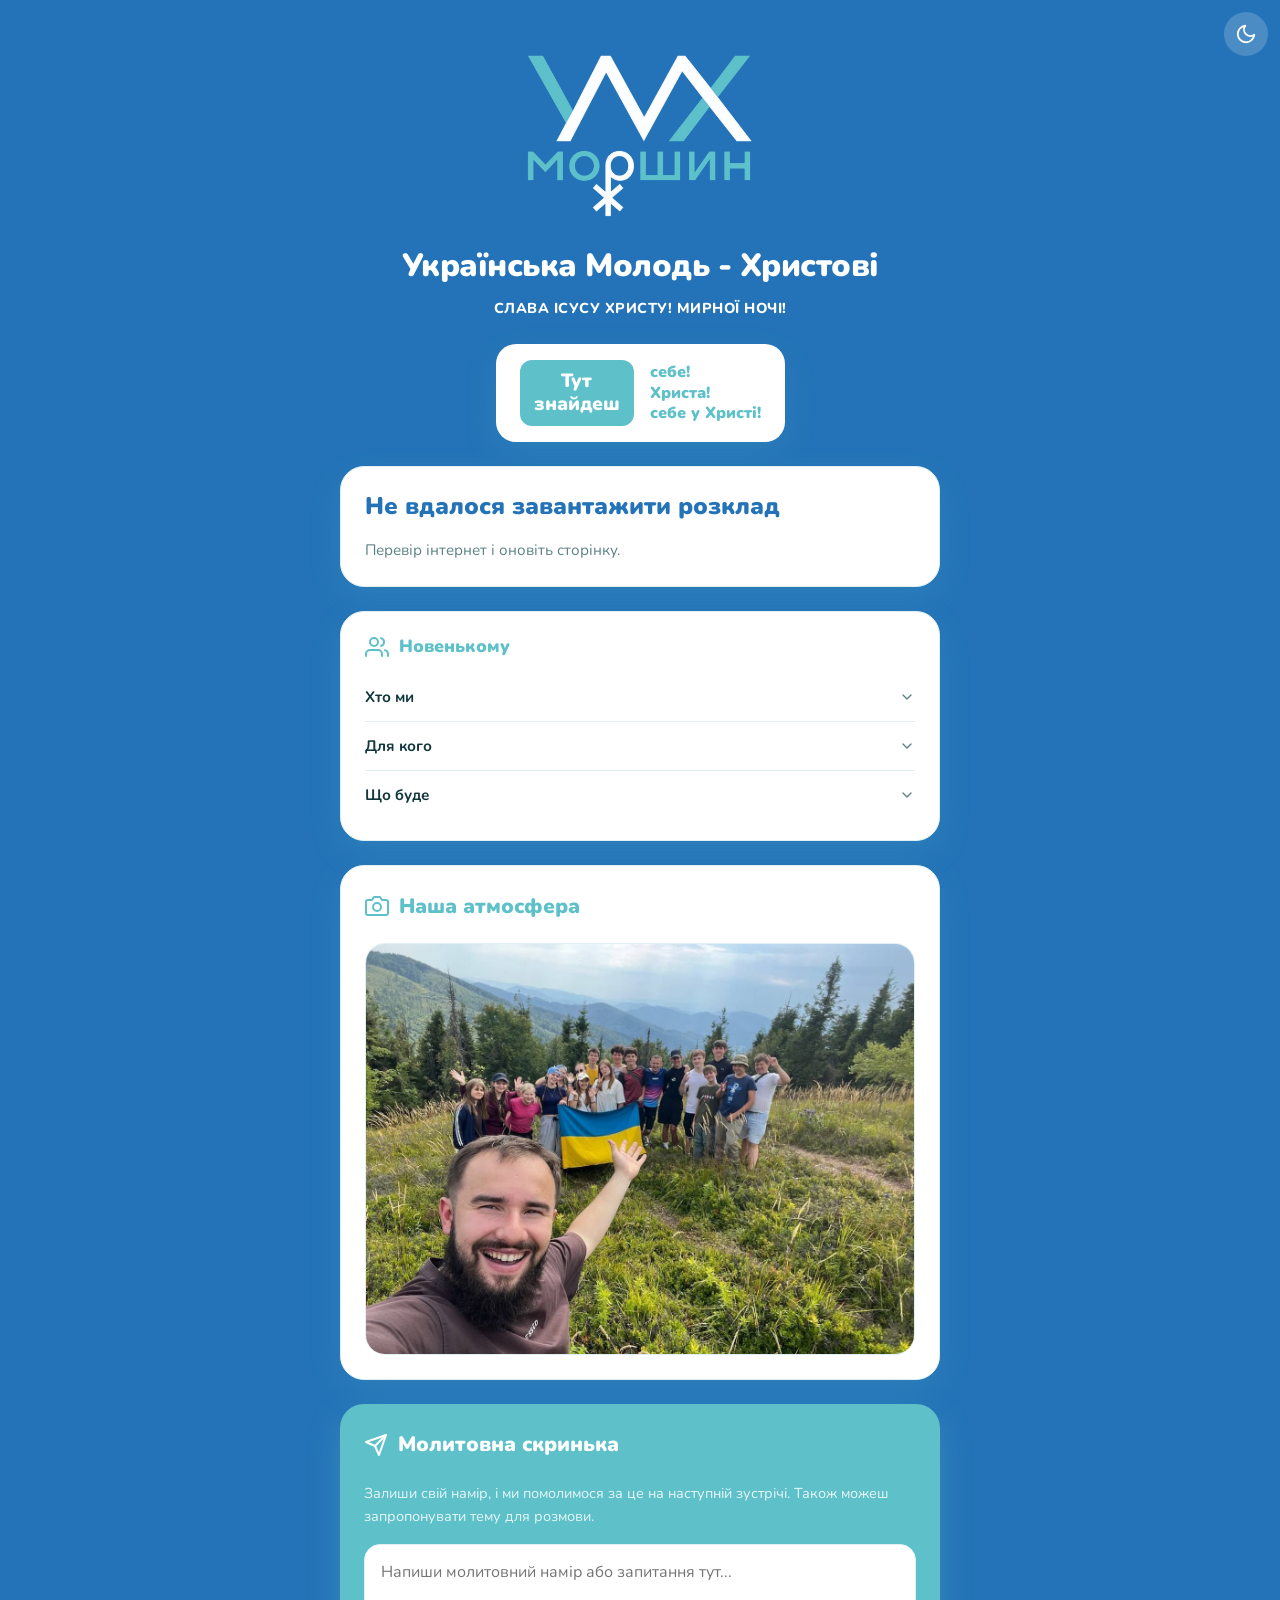
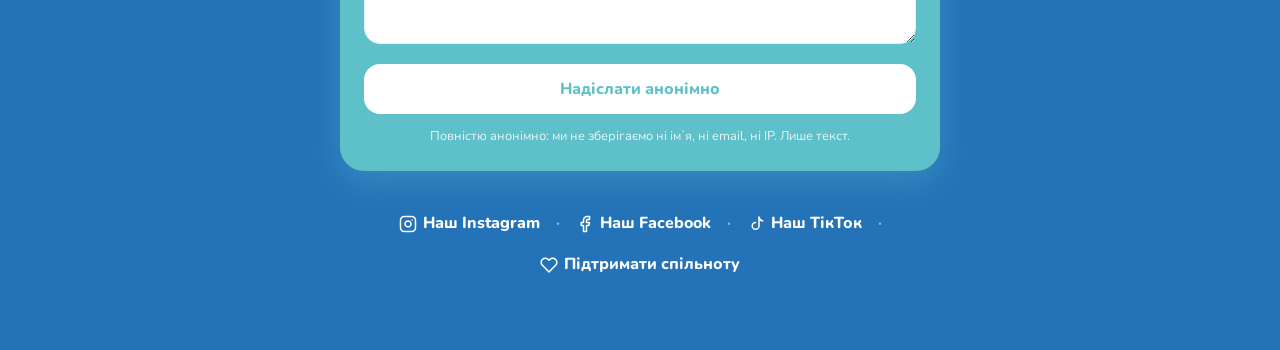
==== index.html @ 8e9531dd "change1" ====
<!DOCTYPE html>
<html lang="uk">
<head>
  <meta charset="UTF-8">
  <meta name="viewport" content="width=device-width, initial-scale=1.0">
  <title>Українська Молодь - Христові | місто Моршин</title>
  <meta name="description" content="Молодіжна спільнота міста Моршин. Тут знайдеш себе, Христа, себе у Христі. Розклад зустрічей і молитовна скринька.">
  <meta name="theme-color" content="#2473B8">
  <meta property="og:type" content="website">
  <meta property="og:locale" content="uk_UA">
  <meta property="og:site_name" content="Українська Молодь - Христові">
  <meta property="og:title" content="Українська Молодь - Христові | Моршин">
  <meta property="og:description" content="Тут знайдеш себе! Христа! Себе у Христі! Розклад зустрічей молоді в Моршині.">
  <meta property="og:image" content="https://YOUR_DOMAIN/images/og-image.jpg">
  <meta property="og:image:width" content="1200">
  <meta property="og:image:height" content="630">
  <meta name="twitter:card" content="summary_large_image">
  <link rel="icon" href="favicon.svg" type="image/svg+xml">
  <link rel="apple-touch-icon" href="images/apple-touch-icon.png">
  <link rel="manifest" href="manifest.webmanifest">
  <meta name="apple-mobile-web-app-title" content="УМХ Моршин">
  <noscript><style>#focus-skeleton{display:none}</style></noscript>
  <link rel="preconnect" href="https://fonts.googleapis.com">
  <link rel="preconnect" href="https://fonts.gstatic.com" crossorigin>
  <link href="https://fonts.googleapis.com/css2?family=Nunito:wght@500;600;700;800;900&display=swap&subset=cyrillic" rel="stylesheet">
  <script>try{var t=localStorage.getItem("umh-theme");if(!t&&matchMedia("(prefers-color-scheme: dark)").matches)t="dark";if(t)document.documentElement.dataset.theme=t;}catch(e){}</script>
  <link rel="stylesheet" href="style.css">
</head>
<body>
  <svg width="0" height="0" style="position:absolute" aria-hidden="true" focusable="false">
    <symbol id="i-calendar" viewBox="0 0 24 24"><rect x="3" y="4" width="18" height="18" rx="2"/><line x1="16" y1="2" x2="16" y2="6"/><line x1="8" y1="2" x2="8" y2="6"/><line x1="3" y1="10" x2="21" y2="10"/></symbol>
    <symbol id="i-clock" viewBox="0 0 24 24"><circle cx="12" cy="12" r="10"/><polyline points="12 6 12 12 16 14"/></symbol>
    <symbol id="i-pin" viewBox="0 0 24 24"><path d="M21 10c0 7-9 13-9 13s-9-6-9-13a9 9 0 0 1 18 0z"/><circle cx="12" cy="10" r="3"/></symbol>
    <symbol id="i-info" viewBox="0 0 24 24"><circle cx="12" cy="12" r="10"/><line x1="12" y1="16" x2="12" y2="12"/><line x1="12" y1="8" x2="12.01" y2="8"/></symbol>
    <symbol id="i-users" viewBox="0 0 24 24"><path d="M17 21v-2a4 4 0 0 0-4-4H5a4 4 0 0 0-4 4v2"/><circle cx="9" cy="7" r="4"/><path d="M23 21v-2a4 4 0 0 0-3-3.87"/><path d="M16 3.13a4 4 0 0 1 0 7.75"/></symbol>
    <symbol id="i-camera" viewBox="0 0 24 24"><path d="M23 19a2 2 0 0 1-2 2H3a2 2 0 0 1-2-2V8a2 2 0 0 1 2-2h4l2-3h6l2 3h4a2 2 0 0 1 2 2z"/><circle cx="12" cy="13" r="4"/></symbol>
    <symbol id="i-send" viewBox="0 0 24 24"><line x1="22" y1="2" x2="11" y2="13"/><polygon points="22 2 15 22 11 13 2 9 22 2"/></symbol>
    <symbol id="i-instagram" viewBox="0 0 24 24"><rect x="2" y="2" width="20" height="20" rx="5" ry="5"/><path d="M16 11.37A4 4 0 1 1 12.63 8 4 4 0 0 1 16 11.37z"/><line x1="17.5" y1="6.5" x2="17.51" y2="6.5"/></symbol>
    <symbol id="i-facebook" viewBox="0 0 24 24"><path d="M18 2h-3a5 5 0 0 0-5 5v3H7v4h3v8h4v-8h3l1-4h-4V7a1 1 0 0 1 1-1h3z"/></symbol>
    <symbol id="i-heart" viewBox="0 0 24 24"><path d="M20.84 4.61a5.5 5.5 0 0 0-7.78 0L12 5.67l-1.06-1.06a5.5 5.5 0 0 0-7.78 7.78l1.06 1.06L12 21.23l7.78-7.78 1.06-1.06a5.5 5.5 0 0 0 0-7.78z"/></symbol>
    <symbol id="i-moon" viewBox="0 0 24 24"><path d="M21 12.79A9 9 0 1 1 11.21 3 7 7 0 0 0 21 12.79z"/></symbol>
    <symbol id="i-sun" viewBox="0 0 24 24"><circle cx="12" cy="12" r="5"/><line x1="12" y1="1" x2="12" y2="3"/><line x1="12" y1="21" x2="12" y2="23"/><line x1="4.22" y1="4.22" x2="5.64" y2="5.64"/><line x1="18.36" y1="18.36" x2="19.78" y2="19.78"/><line x1="1" y1="12" x2="3" y2="12"/><line x1="21" y1="12" x2="23" y2="12"/><line x1="4.22" y1="19.78" x2="5.64" y2="18.36"/><line x1="18.36" y1="5.64" x2="19.78" y2="4.22"/></symbol>
    <symbol id="i-tiktok" viewBox="0 0 24 24"><path d="M16 3v11.5a4.5 4.5 0 1 1-4.5-4.5"/><path d="M16 3c.5 2.8 2.4 4.6 5 5"/></symbol>
    <symbol id="i-chevron" viewBox="0 0 24 24"><polyline points="6 9 12 15 18 9"/></symbol>
  </svg>

  <button type="button" id="theme-toggle" class="theme-toggle" aria-label="Увімкнути темну тему">
    <svg class="icon moon-icon" aria-hidden="true"><use href="#i-moon"/></svg>
    <svg class="icon sun-icon" aria-hidden="true"><use href="#i-sun"/></svg>
  </button>

  <main class="container">
    <header class="header">
      <div class="logo-wrap">
        <img src="images/logo.png" width="455" height="333" alt="Українська Молодь - Христові | місто Моршин" class="logo" onerror="this.style.display='none'">
      </div>
      <h1 class="brand-title">Українська Молодь - Христові</h1>
      <p class="greeting" id="greeting-text"></p>
      <div class="card slogan-card">
        <span class="slogan-badge">Тут<br>знайдеш</span>
        <div class="slogan-lines">
          <span class="slogan-accent">себе!</span>
          <span class="slogan-accent">Христа!</span>
          <span class="slogan-accent">себе у Христі!</span>
        </div>
      </div>
    </header>

    <section id="project-card" class="card project-card" hidden>
      <span id="project-badge" class="badge">Проєкт</span>
      <h2 id="project-title" class="project-title"></h2>
      <p id="project-desc" class="project-desc"></p>
      <a id="project-btn" href="#" target="_blank" rel="noopener" class="btn btn-project">Дізнатися більше</a>
    </section>

    <section class="card focus-card" id="focus-card">
      <div id="focus-skeleton" class="skeleton-wrapper" aria-hidden="true">
        <div class="skeleton skeleton-title"></div>
        <div class="skeleton skeleton-text"></div>
        <div class="skeleton skeleton-text short"></div>
      </div>

      <noscript>
        <h2 class="main-event-title">Розклад дивись в Instagram</h2>
        <p class="muted-text">Посилання знизу сторінки. Щоб розклад показувався тут, увімкни JavaScript.</p>
      </noscript>

      <div id="focus-content" hidden>
        <span id="today-badge" class="badge" hidden>Сьогодні!</span>
        <h2 id="next-title" class="main-event-title"></h2>
        <div id="event-details" class="event-details">
          <div class="meta-item">
            <svg class="icon meta-icon" aria-hidden="true"><use href="#i-clock"/></svg>
            <span id="next-timer" class="timer-text">Обчислюємо...</span>
          </div>
          <div class="meta-item">
            <svg class="icon meta-icon meta-icon-muted" aria-hidden="true"><use href="#i-pin"/></svg>
            <span id="next-loc" class="loc-text"></span>
          </div>
        </div>
        <div id="next-note-box" class="note-box" hidden>
          <svg class="icon note-icon" aria-hidden="true"><use href="#i-info"/></svg>
          <span id="next-note"></span>
        </div>
        <p id="next-empty" class="muted-text" hidden>Слідкуй за анонсами в <a id="empty-instagram" href="#" target="_blank" rel="noopener" class="inline-link">Instagram</a></p>
        <p id="next-error" class="muted-text" hidden>Перевір інтернет і оновіть сторінку.</p>
      </div>
    </section>

    <section class="card about-card" aria-labelledby="about-title">
      <h3 class="section-title" id="about-title">
        <svg class="icon title-icon" aria-hidden="true"><use href="#i-users"/></svg>
        Новенькому
      </h3>
      <div class="about-list">
        <details name="about">
          <summary>Хто ми<svg class="icon chevron" aria-hidden="true"><use href="#i-chevron"/></svg></summary>
          <p>Молодь Моршина, яка разом шукає Христа.</p>
        </details>
        <details name="about">
          <summary>Для кого<svg class="icon chevron" aria-hidden="true"><use href="#i-chevron"/></svg></summary>
          <p>Для молоді 14–30 років. Приходь як є.</p>
        </details>
        <details name="about">
          <summary>Що буде<svg class="icon chevron" aria-hidden="true"><use href="#i-chevron"/></svg></summary>
          <p>Молитва, розмова й спілкування. Триває близько години, приносити нічого не треба.</p>
        </details>
      </div>
    </section>

    <section id="upcoming-card" class="card" hidden>
      <h3 class="section-title">
        <svg class="icon title-icon" aria-hidden="true"><use href="#i-calendar"/></svg>
        Заплановані події
      </h3>
      <button id="toggle-schedule-btn" class="btn btn-project toggle-btn" aria-expanded="false" aria-controls="schedule-wrap">Показати наступні зустрічі</button>
      <div id="schedule-wrap" class="schedule-wrap" inert>
        <div id="schedule-list" class="schedule-list"></div>
      </div>
    </section>

    <section class="card">
      <h3 class="section-title">
        <svg class="icon title-icon" aria-hidden="true"><use href="#i-camera"/></svg>
        Наша атмосфера
      </h3>
      <div class="photo-grid">
        <img src="images/photo1.jpg" width="1200" height="900" loading="lazy" alt="Зустріч молоді УМХ у Моршині" onerror="this.onerror=null;this.src='https://placehold.co/1200x900/E0F0F2/5EC1CA?text=УМХ+Моршин'">
      </div>
    </section>

    <section class="card ask-card">
      <h3 class="section-title text-white">
        <svg class="icon title-icon" aria-hidden="true"><use href="#i-send"/></svg>
        Молитовна скринька
      </h3>
      <p class="ask-desc">
        Залиши свій намір, і ми помолимося за це на наступній зустрічі. Також можеш запропонувати тему для розмови.
      </p>
      <form id="ask-form">
        <textarea id="ask-input" rows="3" maxlength="500" aria-label="Молитовний намір або запитання" placeholder="Напиши молитовний намір або запитання тут..." required></textarea>
        <div class="hp" aria-hidden="true"><label>Не заповнюй це поле <input type="text" id="ask-website" name="website" tabindex="-1" autocomplete="off"></label></div>
        <button type="submit" id="ask-btn" class="btn btn-ask">Надіслати анонімно</button>
      </form>
      <p class="ask-note">Повністю анонімно: ми не зберігаємо ні імʼя, ні email, ні IP. Лише текст.</p>
      <div id="ask-status" class="form-status" aria-live="polite"></div>
    </section>

    <footer class="footer">
      <div class="footer-links">
        <a href="https://instagram.com/your_instagram" id="instagram-link" target="_blank" rel="noopener" class="footer-link">
          <svg class="icon link-icon" aria-hidden="true"><use href="#i-instagram"/></svg>Наш Instagram
        </a>
        <span class="divider" aria-hidden="true">·</span>
        <a href="https://facebook.com/your_facebook" target="_blank" rel="noopener" class="footer-link">
          <svg class="icon link-icon" aria-hidden="true"><use href="#i-facebook"/></svg>Наш Facebook
        </a>
        <span class="divider" aria-hidden="true">·</span>
        <a href="https://www.tiktok.com/@your_tiktok" target="_blank" rel="noopener" class="footer-link">
          <svg class="icon link-icon" aria-hidden="true"><use href="#i-tiktok"/></svg>Наш ТікТок
        </a>
        <span class="divider" aria-hidden="true">·</span>
        <a href="https://send.monobank.ua/YOUR_LINK" target="_blank" rel="noopener" class="footer-link">
          <svg class="icon link-icon" aria-hidden="true"><use href="#i-heart"/></svg>Підтримати спільноту
        </a>
      </div>
    </footer>
  </main>
  <dialog id="secret-dialog" class="secret-dialog" aria-labelledby="secret-title">
    <h3 id="secret-title" class="secret-title">Код для своїх</h3>
    <form id="secret-form">
      <input type="text" id="secret-input" class="secret-input" maxlength="40" autocomplete="off" autocapitalize="characters" spellcheck="false" aria-label="Код учасника" placeholder="Введи код" required>
      <button type="submit" id="secret-btn" class="btn btn-project">Перевірити</button>
    </form>
    <p id="secret-result" class="secret-result" aria-live="polite"></p>
    <button type="button" id="secret-close" class="btn btn-close">Закрити</button>
  </dialog>
  <script src="script.js"></script>
</body>
</html>
---- style.css ----
:root {
  --umh-cyan:   #5EC1CA;
  --umh-blue:   #2473B8;
  --bg-page:    var(--umh-blue);
  --card-bg:    #FFFFFF;
  --border-color: #E0F0F2;
  --text-main:  #11363C;
  --text-muted: #5C8187;
  --font-family: 'Nunito', -apple-system, BlinkMacSystemFont, "Segoe UI", Roboto, sans-serif;
  color-scheme: light;
  --surface-soft: #F6FBFB;
  --input-bg: #FFFFFF;
  --skeleton-a: #E6F5F6;
  --skeleton-b: #CDECEF;
  --ask-bg: var(--umh-cyan);
  --card-shadow: 0 12px 32px rgba(94, 193, 202, 0.15);
  --ask-shadow: 0 12px 32px rgba(94, 193, 202, 0.3);
}
:root[data-theme="dark"] {
  color-scheme: dark;
  --umh-blue: #6FB1F0;
  --bg-page: #0F2236;
  --card-bg: #172B40;
  --border-color: #264059;
  --text-main: #E6F1F3;
  --text-muted: #93B4BA;
  --surface-soft: #1D3650;
  --input-bg: #0F2236;
  --skeleton-a: #213B55;
  --skeleton-b: #2C4C6B;
  --ask-bg: #1D7A86;
  --card-shadow: 0 12px 32px rgba(0, 0, 0, 0.35);
  --ask-shadow: 0 12px 32px rgba(0, 0, 0, 0.35);
}
[hidden] { display: none !important; }
* { box-sizing: border-box; margin: 0; padding: 0; }
body {
  background-color: var(--bg-page);
  color: var(--text-main);
  font-family: var(--font-family);
  line-height: 1.6;
  padding: 32px 16px;
  display: flex;
  justify-content: center;
}
:focus-visible { outline: 3px solid var(--umh-blue); outline-offset: 3px; }
.ask-card :focus-visible, .footer :focus-visible { outline-color: #FFFFFF; }
.container { max-width: 600px; width: 100%; display: flex; flex-direction: column; gap: 24px; }
.card {
  background: var(--card-bg);
  border-radius: 24px;
  padding: 24px;
  border: 1px solid var(--border-color);
  box-shadow: var(--card-shadow);
}
.section-title { display: flex; align-items: center; gap: 10px; font-size: 1.3rem; font-weight: 900; color: var(--umh-cyan); margin-bottom: 20px; }
.icon { display: inline-block; fill: none; stroke: currentColor; stroke-width: 2; stroke-linecap: round; stroke-linejoin: round; flex-shrink: 0; }
.title-icon { width: 24px; height: 24px; }
.link-icon { width: 18px; height: 18px; margin-right: 6px; }
.list-icon { width: 14px; height: 14px; margin-right: 6px; }
.meta-icon { width: 22px; height: 22px; color: var(--umh-cyan); }
.note-icon { width: 18px; height: 18px; color: var(--text-muted); }
.meta-icon-muted { color: var(--text-muted); }
.muted-text { color: var(--text-muted); font-size: 0.95rem; }
.inline-link { color: var(--umh-blue); font-weight: 800; }
.text-white { color: #FFFFFF !important; }
.header { text-align: center; padding: 16px 0 0; }
.logo-wrap { touch-action: manipulation; width: 240px; max-width: 80%; min-height: 60px; margin: 0 auto 16px; }
.logo { display: block; width: 100%; height: auto; }
.brand-title { font-size: 2rem; font-weight: 900; color: #FFFFFF; letter-spacing: -0.5px; }
.greeting { font-size: 0.9rem; font-weight: 800; color: #FFFFFF; text-transform: uppercase; letter-spacing: 0.5px; margin-top: 6px; }
.slogan-card {
  display: inline-flex; flex-direction: row; align-items: center; justify-content: center; gap: 16px;
  padding: 16px 24px; border-radius: 20px; margin: 24px auto 0; max-width: 420px; border: none;
}
.slogan-badge { background: var(--umh-cyan); color: #FFFFFF; font-weight: 900; font-size: 1.2rem; padding: 10px 14px; border-radius: 12px; line-height: 1.2; text-align: center; }
.slogan-lines { display: flex; flex-direction: column; text-align: left; font-size: 1rem; font-weight: 900; color: var(--text-main); line-height: 1.3; }
.slogan-accent { color: var(--umh-cyan); }
.main-event-title { font-size: 1.5rem; font-weight: 900; color: var(--umh-blue); margin-bottom: 16px; line-height: 1.3; }
.event-details { display: flex; flex-direction: column; gap: 12px; font-size: 1rem; }
.meta-item { display: flex; align-items: center; gap: 12px; }
.loc-text { font-weight: 800; color: var(--text-muted); }
.timer-text { font-weight: 800; color: var(--umh-cyan); }
.note-box {
  display: flex; align-items: center; gap: 12px; background: var(--surface-soft); padding: 12px 16px; border-radius: 12px;
  border: 1px solid var(--border-color); font-size: 0.9rem; margin-top: 16px; color: var(--text-muted); font-weight: 600;
}
.about-card { padding: 20px 24px; }
.about-card .section-title { font-size: 1.1rem; margin-bottom: 12px; }
.about-list { display: flex; flex-direction: column; }
.about-list details { border-top: 1px solid var(--border-color); }
.about-list details:first-child { border-top: none; }
.about-list summary { display: flex; align-items: center; justify-content: space-between; gap: 12px; padding: 12px 0; cursor: pointer; list-style: none; font-size: 0.95rem; font-weight: 700; color: var(--text-main); }
.about-list summary::-webkit-details-marker { display: none; }
.chevron { width: 16px; height: 16px; color: var(--text-muted); transition: transform 0.2s ease; }
.about-list details[open] .chevron { transform: rotate(180deg); }
.about-list p { padding: 0 0 12px; font-size: 0.9rem; color: var(--text-muted); }
.badge { display: inline-block; padding: 6px 12px; background: var(--umh-cyan); color: #FFFFFF; font-size: 0.75rem; font-weight: 800; border-radius: 12px; text-transform: uppercase; margin-bottom: 12px; }
.toggle-btn { margin-bottom: 16px; }
.schedule-wrap { max-height: 0; overflow: hidden; transition: max-height 0.4s ease; }
.schedule-wrap.open { max-height: 600px; }
.schedule-list { display: flex; flex-direction: column; }
.schedule-item { padding: 16px 0; border-bottom: 1px solid var(--border-color); }
.schedule-item:last-child { border-bottom: none; padding-bottom: 0; }
.item-when { font-size: 0.85rem; color: var(--umh-cyan); font-weight: 800; display: flex; align-items: center; }
.item-title { font-weight: 800; font-size: 1.05rem; margin: 6px 0; color: var(--umh-blue); }
.item-loc { font-size: 0.9rem; color: var(--text-muted); display: flex; align-items: center; }
.photo-grid { display: grid; grid-auto-flow: column; grid-auto-columns: 1fr; gap: 16px; }
.photo-grid img { width: 100%; height: auto; aspect-ratio: 3 / 4; object-fit: cover; border-radius: 20px; border: 1px solid var(--border-color); }
.photo-grid img:only-child { aspect-ratio: 4 / 3; }
.skeleton-wrapper { display: flex; flex-direction: column; gap: 12px; width: 100%; }
.skeleton { background: var(--skeleton-a); border-radius: 8px; animation: pulse 1.5s infinite ease-in-out; }
.skeleton-title { height: 28px; width: 80%; }
.skeleton-text { height: 16px; width: 100%; }
.skeleton.short { width: 50%; }
@keyframes pulse {
  0% { background-color: var(--skeleton-a); }
  50% { background-color: var(--skeleton-b); }
  100% { background-color: var(--skeleton-a); }
}
.ask-card { background: var(--ask-bg); border: none; box-shadow: var(--ask-shadow); }
.ask-desc { color: rgba(255,255,255,0.85); font-size: 0.9rem; margin-bottom: 16px; }
.ask-note { color: rgba(255,255,255,0.85); font-size: 0.8rem; margin-top: 12px; text-align: center; }
textarea { width: 100%; padding: 16px; border: 1px solid var(--border-color); background: var(--input-bg); color: var(--text-main); border-radius: 16px; resize: vertical; font-family: var(--font-family); font-size: 1rem; }
textarea:focus { border-color: var(--umh-cyan); }
.hp { position: absolute; left: -9999px; width: 1px; height: 1px; overflow: hidden; }
.form-status { font-size: 0.95rem; text-align: center; font-weight: 700; color: #FFFFFF; }
.form-status:not(:empty) { margin-top: 12px; }
.btn { display: inline-block; width: 100%; text-align: center; padding: 14px 20px; border-radius: 16px; font-weight: 800; font-size: 1rem; text-decoration: none; cursor: pointer; border: none; font-family: var(--font-family); transition: transform 0.2s ease, opacity 0.2s ease; }
.btn:disabled { opacity: 0.7; cursor: default; }
.btn:active { transform: scale(0.98); }
@media (hover: hover) {
  .btn:not(:disabled):hover { transform: translateY(-2px); }
}
.btn-ask { background: #FFFFFF; color: var(--umh-cyan); margin-top: 12px; }
.btn-project { background: var(--umh-cyan); color: #FFFFFF; }
.project-title { font-size: 1.3rem; font-weight: 800; color: var(--umh-blue); margin-bottom: 8px; }
.project-desc { color: var(--text-muted); font-size: 0.95rem; margin-bottom: 16px; }
.footer { text-align: center; padding: 16px 0 40px; }
.footer-links { display: flex; justify-content: center; align-items: center; gap: 16px; flex-wrap: wrap; }
.footer-link { display: flex; align-items: center; color: #FFFFFF; text-decoration: none; font-size: 1rem; font-weight: 800; }
.footer-link:hover { text-decoration: underline; }
.divider { color: #FFFFFF; font-weight: 700; opacity: 0.5; }
.secret-dialog { margin: auto; width: min(90vw, 380px); border: none; border-radius: 24px; padding: 24px; background: var(--card-bg); color: var(--text-main); font-family: var(--font-family); }
.secret-dialog::backdrop { background: rgba(17, 54, 60, 0.6); }
.secret-title { font-size: 1.2rem; font-weight: 900; color: var(--umh-blue); margin-bottom: 16px; }
.secret-input { background: var(--input-bg); width: 100%; padding: 14px 16px; border: 1px solid var(--border-color); border-radius: 16px; font-family: var(--font-family); font-size: 1rem; text-transform: uppercase; margin-bottom: 12px; color: var(--text-main); }
.secret-input:focus { border-color: var(--umh-cyan); }
.secret-result { font-size: 0.95rem; font-weight: 700; color: var(--umh-blue); margin: 12px 0; white-space: pre-line; }
.secret-result:empty { display: none; }
.btn-close { background: none; color: var(--text-muted); margin-top: 4px; }
.focus-card.is-today { border-color: var(--umh-cyan); box-shadow: 0 0 0 2px var(--umh-cyan), var(--card-shadow); }
.theme-toggle { position: fixed; top: calc(12px + env(safe-area-inset-top, 0px)); right: 12px; z-index: 10; width: 44px; height: 44px; display: flex; align-items: center; justify-content: center; border: none; border-radius: 50%; background: rgba(255, 255, 255, 0.18); color: #FFFFFF; cursor: pointer; }
.theme-toggle .icon { width: 22px; height: 22px; }
.theme-toggle .sun-icon { display: none; }
:root[data-theme="dark"] .theme-toggle .moon-icon { display: none; }
:root[data-theme="dark"] .theme-toggle .sun-icon { display: inline-block; }
@media (hover: hover) {
  .theme-toggle:hover { background: rgba(255, 255, 255, 0.3); }
}
@media (prefers-reduced-motion: reduce) {
  *, *::before, *::after { animation: none !important; transition: none !important; scroll-behavior: auto !important; }
}
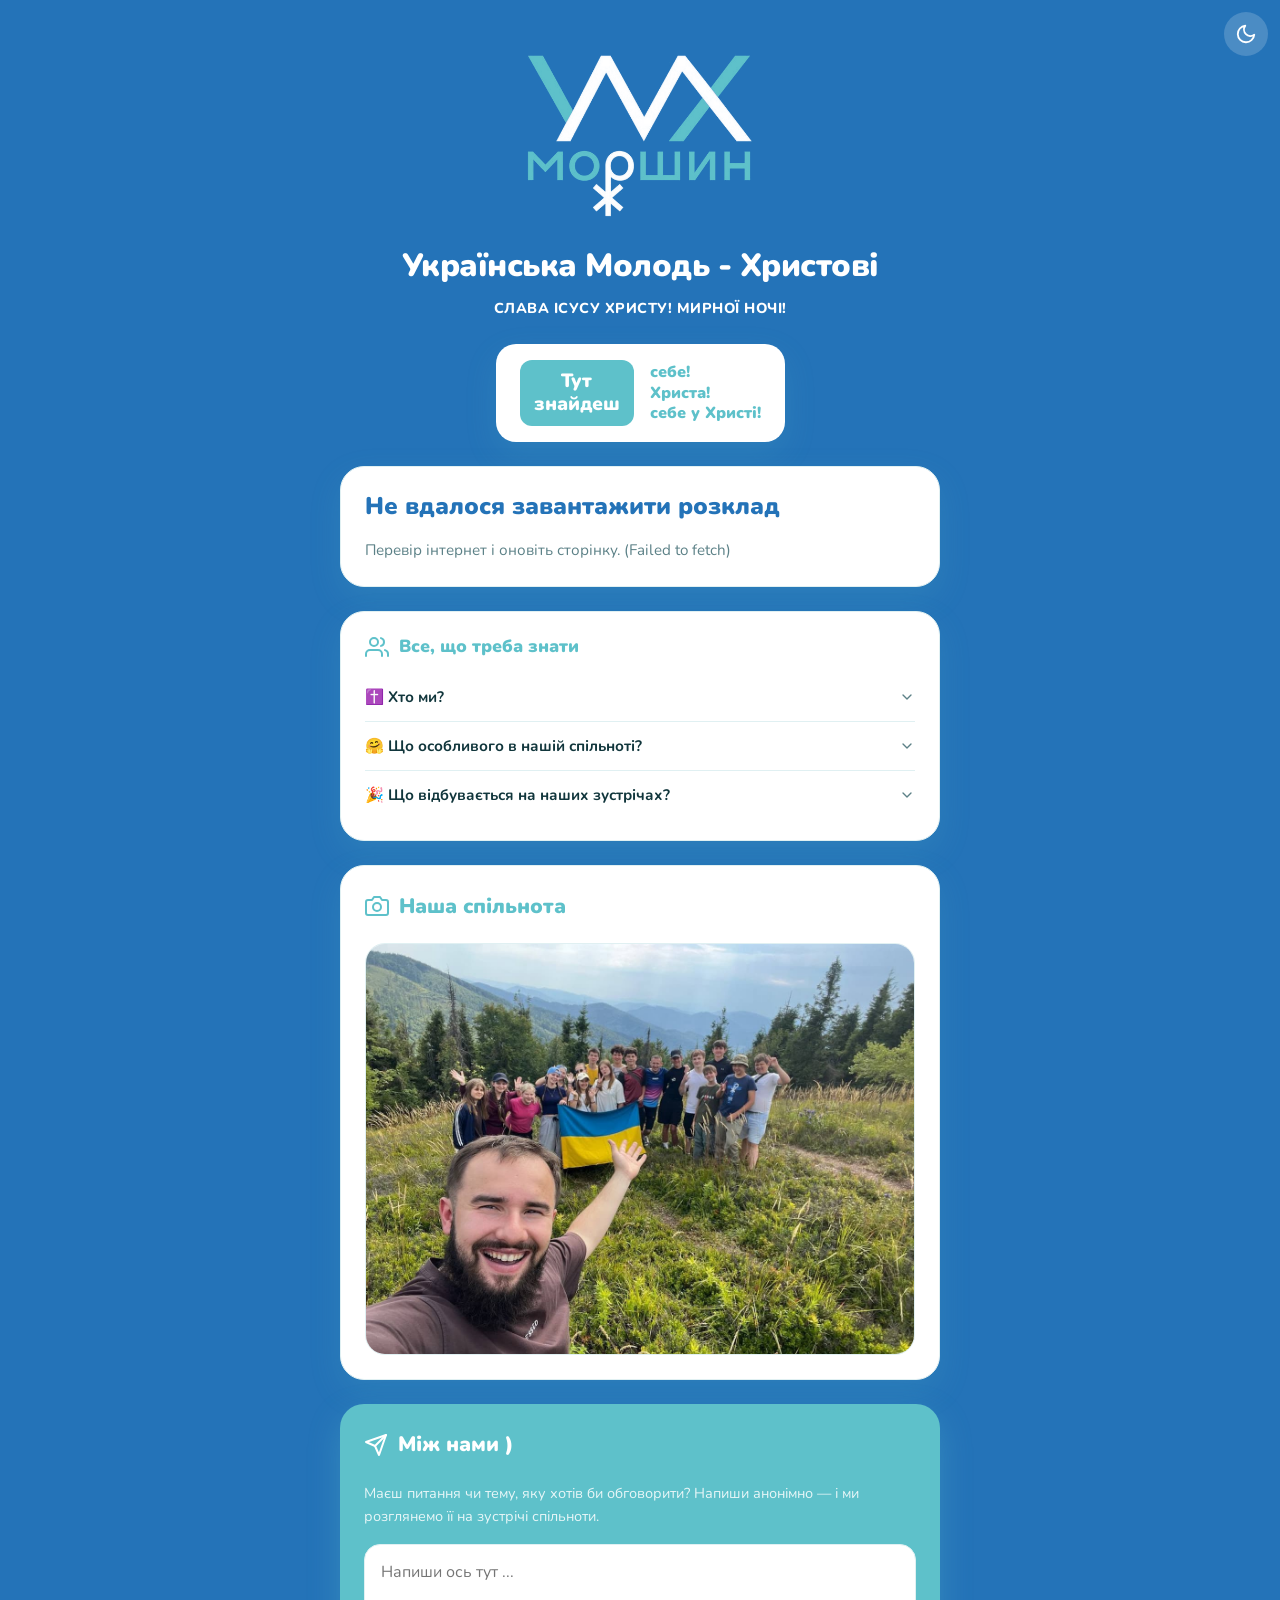
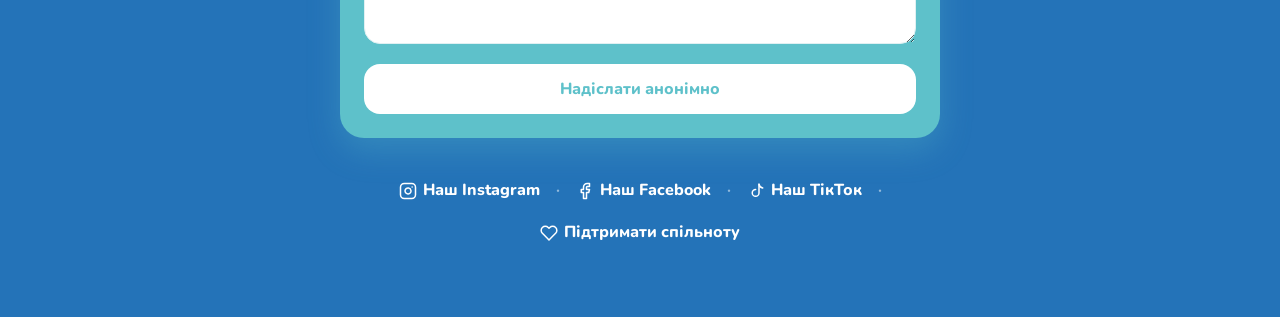
==== commit 772c0782: "Update text content in index.html" ====
--- a/index.html
+++ b/index.html
@@ -11,7 +11,7 @@
   <meta property="og:site_name" content="Українська Молодь - Христові">
   <meta property="og:title" content="Українська Молодь - Христові | Моршин">
   <meta property="og:description" content="Тут знайдеш себе! Христа! Себе у Христі! Розклад зустрічей молоді в Моршині.">
-  <meta property="og:image" content="https://YOUR_DOMAIN/images/og-image.jpg">
+  <meta property="og:image" content="https://yu1h.github.io/umh-morshyn/images/og-image.jpg">
   <meta property="og:image:width" content="1200">
   <meta property="og:image:height" content="630">
   <meta name="twitter:card" content="summary_large_image">
@@ -110,20 +110,20 @@
     <section class="card about-card" aria-labelledby="about-title">
       <h3 class="section-title" id="about-title">
         <svg class="icon title-icon" aria-hidden="true"><use href="#i-users"/></svg>
-        Новенькому
+        Все, що треба знати
       </h3>
       <div class="about-list">
         <details name="about">
-          <summary>Хто ми<svg class="icon chevron" aria-hidden="true"><use href="#i-chevron"/></svg></summary>
-          <p>Молодь Моршина, яка разом шукає Христа.</p>
+          <summary>✝️ Хто ми?<svg class="icon chevron" aria-hidden="true"><use href="#i-chevron"/></svg></summary>
+          <p>Ми — молодіжна християнська спільнота УМХ Моршин, об'єднана вірою в Ісуса Христа та бажанням пізнавати Його краще. Ми прагнемо зростати духовно, ділитися Божою любов'ю та разом відкривати красу християнського життя.</p>
         </details>
         <details name="about">
-          <summary>Для кого<svg class="icon chevron" aria-hidden="true"><use href="#i-chevron"/></svg></summary>
-          <p>Для молоді 14–30 років. Приходь як є.</p>
+          <summary>🤗 Що особливого в нашій спільноті?<svg class="icon chevron" aria-hidden="true"><use href="#i-chevron"/></svg></summary>
+          <p>Особливість нашої спільноти — у людях, які її творять. Тут кожен може знайти своє місце, відчути підтримку, поділитися думками та бути собою. Ми цінуємо щирість, відкритість і дружбу, створюючи середовище, у якому ніхто не залишається осторонь.</p>
         </details>
         <details name="about">
-          <summary>Що буде<svg class="icon chevron" aria-hidden="true"><use href="#i-chevron"/></svg></summary>
-          <p>Молитва, розмова й спілкування. Триває близько години, приносити нічого не треба.</p>
+          <summary>🎉 Що відбувається на наших зустрічах?<svg class="icon chevron" aria-hidden="true"><use href="#i-chevron"/></svg></summary>
+          <p>Наші зустрічі — це не лише розмови, а й цікаві теми, спільні роздуми, ігри, молитви та різноманітні активності. Ми ділимося досвідом, обговорюємо важливі життєві питання, пробуємо щось нове та наповнюємо будні яскравими моментами.</p>
         </details>
       </div>
     </section>
@@ -142,7 +142,7 @@
     <section class="card">
       <h3 class="section-title">
         <svg class="icon title-icon" aria-hidden="true"><use href="#i-camera"/></svg>
-        Наша атмосфера
+        Наша спільнота
       </h3>
       <div class="photo-grid">
         <img src="images/photo1.jpg" width="1200" height="900" loading="lazy" alt="Зустріч молоді УМХ у Моршині" onerror="this.onerror=null;this.src='https://placehold.co/1200x900/E0F0F2/5EC1CA?text=УМХ+Моршин'">
@@ -152,17 +152,16 @@
     <section class="card ask-card">
       <h3 class="section-title text-white">
         <svg class="icon title-icon" aria-hidden="true"><use href="#i-send"/></svg>
-        Молитовна скринька
+        Між нами )
       </h3>
       <p class="ask-desc">
-        Залиши свій намір, і ми помолимося за це на наступній зустрічі. Також можеш запропонувати тему для розмови.
+        Маєш питання чи тему, яку хотів би обговорити? Напиши анонімно — і ми розглянемо її на зустрічі спільноти.
       </p>
       <form id="ask-form">
-        <textarea id="ask-input" rows="3" maxlength="500" aria-label="Молитовний намір або запитання" placeholder="Напиши молитовний намір або запитання тут..." required></textarea>
+        <textarea id="ask-input" rows="3" maxlength="500" aria-label="Твоє питання або тема" placeholder="Напиши ось тут ..." required></textarea>
         <div class="hp" aria-hidden="true"><label>Не заповнюй це поле <input type="text" id="ask-website" name="website" tabindex="-1" autocomplete="off"></label></div>
         <button type="submit" id="ask-btn" class="btn btn-ask">Надіслати анонімно</button>
       </form>
-      <p class="ask-note">Повністю анонімно: ми не зберігаємо ні імʼя, ні email, ні IP. Лише текст.</p>
       <div id="ask-status" class="form-status" aria-live="polite"></div>
     </section>
 
